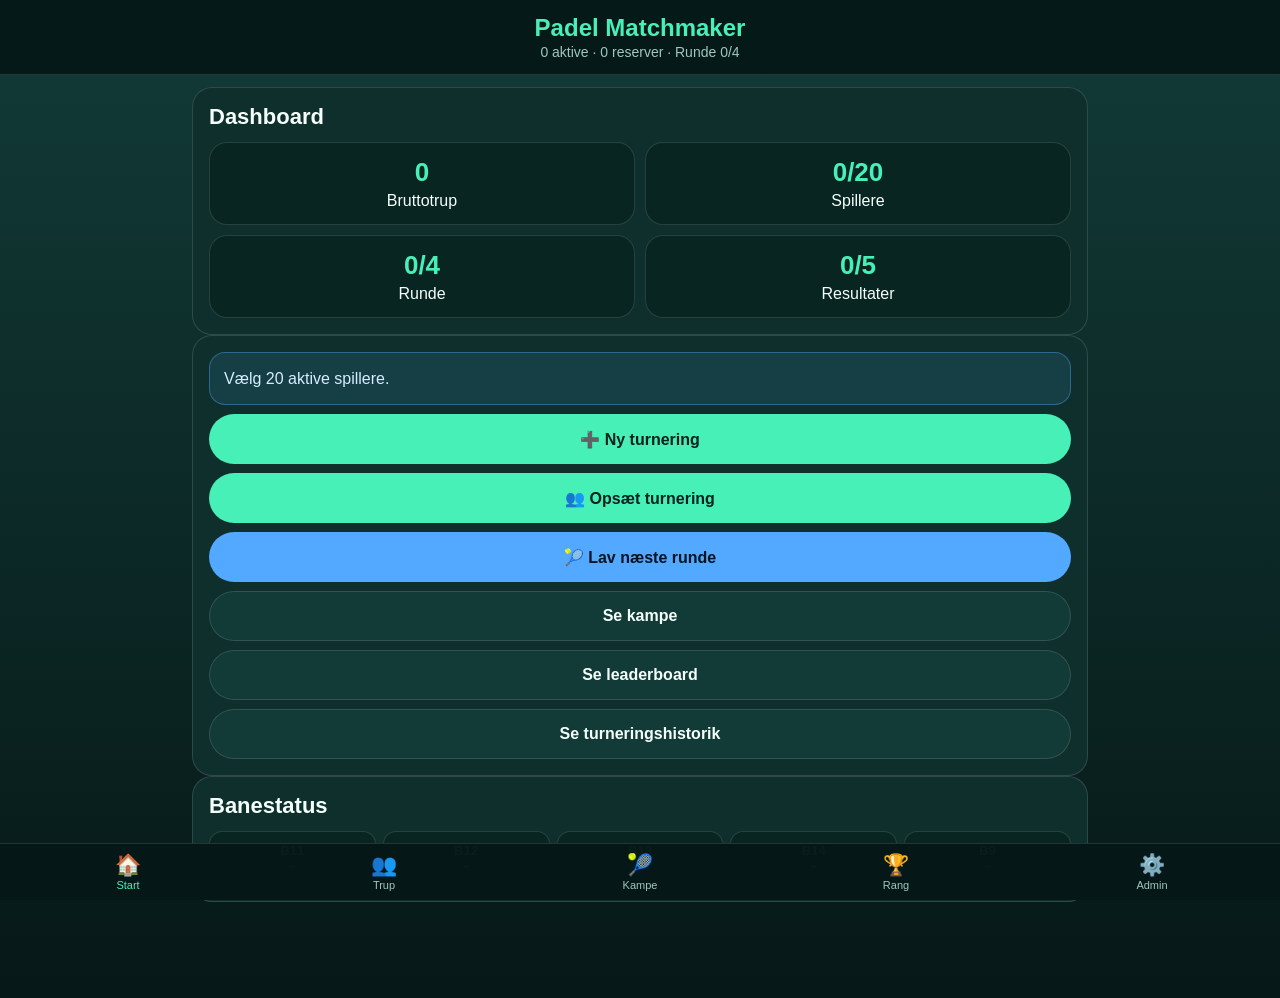
==== index.html @ ac5ea543 "Load partner-aware matchmaking logic" ====
<!DOCTYPE html>
<html lang="da">
<head>
  <meta charset="UTF-8">
  <meta name="viewport" content="width=device-width, initial-scale=1, viewport-fit=cover">
  <meta name="theme-color" content="#061817">
  <meta name="apple-mobile-web-app-capable" content="yes">
  <meta name="apple-mobile-web-app-status-bar-style" content="black-translucent">
  <meta name="apple-mobile-web-app-title" content="Padel">
  <title>Padel Matchmaker</title>
  <link rel="manifest" href="manifest.webmanifest?v=10.4">
  <link rel="stylesheet" href="style.css?v=10.4">
  <link rel="stylesheet" href="v89.css?v=10.4">
</head>
<body>
<div class="offline-badge">Offline</div>
<header>
  <h1>Padel Matchmaker</h1>
  <div class="sub" id="topStatus">Bruttotrup · rangliste · kampe</div>
</header>

<main>
  <section id="homeView">
    <div class="panel">
      <h2>Dashboard</h2>
      <div class="dashboard">
        <div class="stat"><strong id="statSquad">0</strong>Bruttotrup</div>
        <div class="stat"><strong id="statTonight">0/20</strong>Spillere</div>
        <div class="stat"><strong id="statRound">0/4</strong>Runde</div>
        <div class="stat"><strong id="statResults">0/5</strong>Resultater</div>
      </div>
    </div>

    <div class="panel">
      <div class="notice" id="homeNotice">Opret eller vælg spillere fra bruttotruppen.</div>
      <button onclick="showView('squadView')">👥 Opsæt turnering</button>
      <button class="blue" onclick="generateNextRound()">🎾 Lav næste runde</button>
      <button class="secondary" onclick="showView('matchesView')">Se kampe</button>
      <button class="secondary" onclick="showView('leaderView')">Se leaderboard</button>
      <button class="secondary" onclick="showView('historyView')">Se turneringshistorik</button>
    </div>

    <div class="panel">
      <h2>Banestatus</h2>
      <div class="status-grid" id="roundStatus"></div>
    </div>
  </section>

  <section id="squadView" class="hidden">
    <div class="panel">
      <h2>Turneringsopsætning</h2>
      <p class="sub">Vælg aktive spillere, reserver og antal runder. Antallet af aktive spillere skal være deleligt med 4.</p>
      <div class="setup-grid">
        <div><label class="field-label" for="participantTarget">Aktive spillere</label><input id="participantTarget" type="number" min="4" step="4" value="20" inputmode="numeric" onchange="changeParticipantTarget()"></div>
        <div><label class="field-label" for="totalRoundsInput">Antal runder</label><input id="totalRoundsInput" type="number" min="1" max="12" step="1" value="4" inputmode="numeric" onchange="changeTotalRounds()"></div>
      </div>
      <div class="sub target-help" id="courtCountText">20 spillere = 5 baner</div>
      <input id="searchPlayer" type="search" placeholder="Søg efter spiller..." oninput="renderSquad()">
      <input id="newPlayerName" type="text" placeholder="Navn på ny spiller">
      <button onclick="addPlayer()">➕ Opret ny spiller med 500 point</button>
      <div class="selection-summary"><strong id="selectedCount">Aktive: 0 / 20</strong><div class="sub" id="reserveCount">Reserver: 0</div></div>
      <div class="legend-row"><span><i class="legend-dot active-dot"></i>Aktiv</span><span><i class="legend-dot reserve-dot"></i>Reserve</span><span><i class="legend-dot neutral-dot"></i>Ikke valgt</span></div>
      <div id="squadList"></div>
      <button onclick="confirmTonightPlayers()">Startklar turnering</button>
    </div>
  </section>

  <section id="matchesView" class="hidden"><div class="panel"><h2 id="matchTitle">Kampe</h2><div class="round-selector" id="roundSelector"></div><div class="status-grid" id="matchStatus"></div></div><div class="matches-grid" id="matches"></div></section>
  <section id="leaderView" class="hidden"><div class="panel"><h2>Leaderboard</h2><p class="sub">Skift mellem aftenens stilling og den samlede rangliste. Ved pointlighed afgør kamp-point og pointdifference.</p><div id="leaderboard"></div></div></section>
  <section id="profileView" class="hidden"><div class="panel"><button class="secondary back-button" onclick="closePlayerProfile()">← Tilbage</button><div id="playerProfile"></div></div></section>
  <section id="historyView" class="hidden"><div class="panel"><button class="secondary back-button" onclick="showView('homeView')">← Tilbage</button><h2>Turneringshistorik</h2><p class="sub">Afsluttede turneringer gemmes på denne enhed med slutstilling og kampresultater.</p><div id="tournamentHistory"></div></div></section>
  <section id="adminView" class="hidden"><div class="panel"><h2>Admin</h2><div class="notice">Spillernes statistik gemmes permanent. Reserver kan sættes ind i en igangværende turnering før næste runde eller i en kamp, der endnu ikke er gemt.</div><div id="installPanel" class="install-panel hidden"><strong>Installer som app</strong><div class="sub">Få appen på hjemmeskærmen og brug den mere som en almindelig iPhone-app.</div><button onclick="installApp()">Installer app</button></div><div id="substitutionPanel" class="admin-block"><h3>Spillerskifte</h3><label class="field-label" for="outPlayerSelect">Spiller ud</label><select id="outPlayerSelect"></select><label class="field-label" for="inPlayerSelect">Reserve ind</label><select id="inPlayerSelect"></select><button onclick="substitutePlayer()">Gennemfør spillerskifte</button></div><button onclick="seedExampleSquad()">Indsæt test-bruttotrup</button><button class="secondary" onclick="exportData()">Eksportér sikkerhedskopi</button><button class="secondary" onclick="importData()">Importér sikkerhedskopi</button><button class="secondary" onclick="showView('historyView')">Se turneringshistorik</button><div class="danger-zone"><button class="orange" onclick="resetTonight()">Nulstil aftenens turnering</button><button class="red" onclick="resetEverything()">Slet ALT</button></div></div></section>
</main>

<nav class="tabs"><div class="tab active" id="tab-homeView" onclick="showView('homeView')"><strong>🏠</strong>Start</div><div class="tab" id="tab-squadView" onclick="showView('squadView')"><strong>👥</strong>Trup</div><div class="tab" id="tab-matchesView" onclick="showView('matchesView')"><strong>🎾</strong>Kampe</div><div class="tab" id="tab-leaderView" onclick="showView('leaderView')"><strong>🏆</strong>Rang</div><div class="tab" id="tab-adminView" onclick="showView('adminView')"><strong>⚙️</strong>Admin</div></nav>

<script src="app.js?v=10.4"></script>
<script src="v89.js?v=10.4"></script>
<script src="matchmaking.js?v=10.4"></script>
<script>
  if ('serviceWorker' in navigator) {
    navigator.serviceWorker.getRegistration().then(reg => reg && reg.update()).catch(()=>{});
  }
</script>
</body>
</html>
---- style.css ----
:root{--bg:#061817;--card:#0f302d;--dark:#082522;--light:#123b37;--green:#47f0b6;--blue:#53a8ff;--red:#ff6b6b;--orange:#ffb84d;--text:#f5fffb;--muted:#9fc7bd;--line:rgba(255,255,255,.13)}
*{box-sizing:border-box}html{-webkit-text-size-adjust:100%}body{margin:0;min-height:100vh;font-family:Arial,Helvetica,sans-serif;background:linear-gradient(180deg,#123b37,var(--bg));color:var(--text);padding-bottom:calc(84px + env(safe-area-inset-bottom))}
header{position:sticky;top:0;z-index:20;padding:14px 12px 12px;padding-top:calc(14px + env(safe-area-inset-top));text-align:center;background:rgba(6,24,23,.96);backdrop-filter:blur(12px);border-bottom:1px solid var(--line)}
h1{margin:0;color:var(--green);font-size:24px}h2{margin:0 0 12px;font-size:22px}h3{margin:0 0 10px}main{width:min(100%,920px);margin:auto;padding:12px;display:grid;gap:14px}
.panel,.card{background:rgba(15,48,45,.97);border:1px solid var(--line);border-radius:20px;padding:16px}.hidden{display:none!important}.sub,.muted{color:var(--muted);font-size:14px;line-height:1.45}.notice{padding:14px;border-radius:16px;color:#d7ecff;background:rgba(83,168,255,.12);border:1px solid rgba(83,168,255,.4);line-height:1.45}
button,input,select{font:inherit}button{width:100%;min-height:50px;margin-top:9px;padding:14px 18px;border:0;border-radius:999px;cursor:pointer;background:var(--green);color:#06201d;font-size:16px;font-weight:900;touch-action:manipulation}button.secondary{color:var(--text);background:var(--light);border:1px solid var(--line)}button.blue{color:#04131f;background:var(--blue)}button.red{color:#fff;background:var(--red)}button.orange{color:#231500;background:var(--orange)}button:disabled{opacity:.45}
input,select{width:100%;min-height:50px;margin-bottom:9px;padding:13px 14px;color:var(--text);background:#061f1d;border:1px solid var(--line);border-radius:14px;font-size:16px}input:focus,select:focus{outline:3px solid rgba(71,240,182,.25);border-color:var(--green)}.field-label{display:block;margin:8px 0 6px;color:var(--text);font-size:14px;font-weight:900}.target-help{margin:-2px 0 14px}.setup-grid{display:grid;grid-template-columns:1fr 1fr;gap:10px}
.dashboard{display:grid;grid-template-columns:repeat(2,1fr);gap:10px}.stat{padding:14px 8px;text-align:center;background:var(--dark);border:1px solid var(--line);border-radius:18px}.stat strong{display:block;color:var(--green);font-size:26px;margin-bottom:4px}
.status-grid{display:grid;grid-template-columns:repeat(5,1fr);gap:7px;overflow-x:auto}.status-box{min-width:42px;padding:11px 2px;text-align:center;background:var(--dark);border:1px solid var(--line);border-radius:13px;font-size:13px;font-weight:900}.done{color:var(--green);background:rgba(71,240,182,.14);border-color:var(--green)}.missing{color:var(--red);background:rgba(255,107,107,.11);border-color:var(--red)}
.selection-summary{position:sticky;top:76px;z-index:10;padding:12px;margin-bottom:12px;background:rgba(8,37,34,.97);border:1px solid var(--line);border-radius:16px}.selection-summary strong{color:var(--green);font-size:19px}.legend-row{display:flex;gap:14px;flex-wrap:wrap;margin:0 0 12px;color:var(--muted);font-size:13px}.legend-row span{display:flex;align-items:center;gap:6px}.legend-dot{width:10px;height:10px;border-radius:50%;display:inline-block}.active-dot{background:var(--green)}.reserve-dot{background:var(--orange)}.neutral-dot{background:#58706c}
.player-card,.leader-card{display:grid;grid-template-columns:42px minmax(0,1fr) 92px;gap:10px;align-items:center;padding:12px;margin-bottom:9px;background:var(--dark);border:1px solid var(--line);border-radius:18px}.player-card{cursor:pointer}.player-card.selected{background:rgba(71,240,182,.12);border-color:var(--green)}.player-card.reserve-selected{background:rgba(255,184,77,.11);border-color:var(--orange)}.reserve-selected .check{background:var(--orange);border-color:var(--orange);color:#231500}.leader-card.clickable{cursor:pointer}.check{display:flex;align-items:center;justify-content:center;width:30px;height:30px;border:2px solid var(--muted);border-radius:50%;font-weight:900}.selected .check{color:#06201d;background:var(--green);border-color:var(--green)}
.name{overflow-wrap:anywhere;font-size:16px;font-weight:900}.points{color:var(--green);font-size:19px;font-weight:900;text-align:right}.place{color:var(--green);font-size:20px;font-weight:900;text-align:center}.score-line{margin-top:4px;color:var(--green);font-size:13px;font-weight:800}.player-actions{display:flex;flex-direction:column;align-items:flex-end;gap:7px}.delete-player,.profile-player{width:58px;min-height:34px;margin:0;padding:5px 7px;border-radius:10px;font-size:12px}.delete-player{background:rgba(255,107,107,.14);border:1px solid rgba(255,107,107,.5);color:#fff}.profile-player{background:rgba(83,168,255,.14);border:1px solid rgba(83,168,255,.5);color:#d7ecff}
.court-card{padding:16px;margin-bottom:14px;background:var(--dark);border:1px solid rgba(71,240,182,.35);border-radius:22px}.court-header{display:flex;align-items:center;justify-content:space-between;gap:10px;margin-bottom:12px}.court-title{color:var(--green);font-size:20px;font-weight:900}.court-state{padding:5px 9px;color:var(--muted);background:rgba(255,255,255,.07);border-radius:999px;font-size:12px;font-weight:800}.court-state.saved{color:var(--green);border:1px solid rgba(71,240,182,.45)}.team{padding:14px;margin-bottom:10px;background:rgba(255,255,255,.07);border:1px solid transparent;border-radius:16px}.team.winner{background:rgba(71,240,182,.11);border-color:var(--green)}.team-player{display:flex;justify-content:space-between;gap:12px;padding:3px 0}.team-player-score{color:var(--green);font-size:13px;font-weight:800;white-space:nowrap}.vs{margin:8px 0;color:var(--muted);text-align:center;font-weight:900}
.score-grid{display:grid;grid-template-columns:1fr 1fr;gap:12px;margin-top:13px}.score-field label{display:block;margin-bottom:5px;color:var(--muted);font-size:13px;font-weight:800}.score-field input{margin:0;text-align:center;font-size:24px;font-weight:900}.saved-result{margin-top:12px;padding:12px;color:var(--green);background:rgba(71,240,182,.1);border:1px solid rgba(71,240,182,.35);border-radius:14px;text-align:center;font-size:18px;font-weight:900}
.round-selector{display:flex;gap:8px;overflow-x:auto;padding-bottom:4px;margin-bottom:12px}.round-selector button{width:auto;min-width:92px;min-height:42px;margin:0;padding:10px 14px;white-space:nowrap;font-size:14px}.round-selector button.inactive{color:var(--text);background:var(--light);border:1px solid var(--line)}
.back-button{width:auto;min-height:40px;margin:0 0 16px;padding:9px 14px}.profile-kicker{color:var(--muted);font-size:13px;text-transform:uppercase;letter-spacing:.08em}.profile-rating{color:var(--green);font-size:24px;font-weight:900}.profile-stats{display:grid;grid-template-columns:repeat(3,1fr);gap:8px;margin-bottom:18px}.profile-stat{padding:12px 6px;text-align:center;background:var(--dark);border:1px solid var(--line);border-radius:14px;color:var(--muted);font-size:12px}.profile-stat strong{display:block;color:var(--green);font-size:21px;margin-bottom:3px}.profile-section{margin-top:18px;padding-top:16px;border-top:1px solid var(--line)}.chart-wrap{overflow:hidden;background:var(--dark);border:1px solid var(--line);border-radius:16px;padding:8px}.chart-wrap svg{display:block;width:100%;height:auto}.chart-line{fill:none;stroke:var(--green);stroke-width:4;stroke-linecap:round;stroke-linejoin:round}.empty-state{padding:14px;color:var(--muted);background:var(--dark);border-radius:14px;text-align:center}.result-row{display:grid;grid-template-columns:38px minmax(0,1fr) 48px;gap:10px;align-items:center;padding:10px 0;border-bottom:1px solid var(--line)}.result-icon{display:flex;align-items:center;justify-content:center;width:34px;height:34px;border-radius:50%;font-weight:900}.result-icon.win{background:rgba(71,240,182,.16);color:var(--green)}.result-icon.loss{background:rgba(255,107,107,.14);color:var(--red)}.result-rating{text-align:right;font-weight:900}.result-rating.positive{color:var(--green)}.result-rating.negative{color:var(--red)}
.admin-block{margin:16px 0;padding:14px;background:var(--dark);border:1px solid var(--line);border-radius:16px}.history-card{padding:14px;margin-bottom:12px;background:var(--dark);border:1px solid var(--line);border-radius:16px}.history-toggle{width:auto;min-height:38px;padding:8px 12px}.history-detail{margin-top:12px;padding-top:10px;border-top:1px solid var(--line)}.history-row{display:flex;justify-content:space-between;gap:12px;padding:7px 0;border-bottom:1px solid rgba(255,255,255,.06)}
.tabs{position:fixed;right:0;bottom:0;left:0;z-index:30;display:grid;grid-template-columns:repeat(5,1fr);padding-bottom:env(safe-area-inset-bottom);background:rgba(6,24,23,.98);border-top:1px solid var(--line)}.tab{padding:9px 2px;color:var(--muted);text-align:center;font-size:11px;cursor:pointer}.tab strong{display:block;margin-bottom:2px;font-size:21px}.tab.active{color:var(--green)}.danger-zone{margin-top:18px;padding-top:14px;border-top:1px solid var(--line)}
@media(min-width:760px){.matches-grid{display:grid;grid-template-columns:repeat(2,1fr);gap:14px}.court-card{margin-bottom:0}.profile-stats{grid-template-columns:repeat(6,1fr)}}@media(max-width:520px){main{padding:10px}h1{font-size:22px}.panel,.card{padding:14px;border-radius:18px}.setup-grid{grid-template-columns:1fr}.player-card,.leader-card{grid-template-columns:38px minmax(0,1fr) 78px;gap:8px;padding:11px 9px}.score-grid{gap:8px}.team-player{display:block}.team-player-score{display:block;margin-top:3px}.delete-player,.profile-player{width:52px}.profile-stats{grid-template-columns:repeat(2,1fr)}}
---- v89.css ----
.leaderboard-toolbar{display:grid;grid-template-columns:1fr 1fr;gap:8px;margin:12px 0}.leaderboard-toolbar button{margin:0;min-height:44px}.leaderboard-toolbar button.inactive{background:var(--light);color:var(--text);border:1px solid var(--line)}
.advanced-leader{grid-template-columns:46px minmax(0,1fr) 82px}.leader-metrics{display:flex;gap:6px;flex-wrap:wrap;margin-top:7px}.metric-pill{padding:4px 7px;border-radius:999px;background:rgba(255,255,255,.07);color:var(--muted);font-size:11px;font-weight:800}.metric-pill.positive{color:var(--green);background:rgba(71,240,182,.12)}.metric-pill.negative{color:var(--red);background:rgba(255,107,107,.1)}.rating-change{font-size:12px;margin-top:3px;text-align:right;font-weight:900}.rating-change.positive{color:var(--green)}.rating-change.negative{color:var(--red)}
.match-toolbar{position:sticky;top:68px;z-index:12;display:grid;grid-template-columns:1fr 1fr;gap:8px;margin-bottom:10px;padding:8px;background:rgba(6,24,23,.94);backdrop-filter:blur(10px);border:1px solid var(--line);border-radius:16px}.match-toolbar button{margin:0;min-height:44px;padding:9px;font-size:14px}
.quick-score{display:grid;grid-template-columns:44px 1fr 44px;gap:6px;align-items:center}.quick-score button{width:44px;min-height:46px;margin:0;padding:0;border-radius:12px;font-size:22px}.quick-score input{margin:0;text-align:center;font-size:24px;font-weight:900}.score-team-label{display:block;margin-bottom:6px;color:var(--muted);font-size:12px;font-weight:800;min-height:30px}
.court-card.flash{animation:flashCourt .55s ease}@keyframes flashCourt{0%{box-shadow:0 0 0 0 rgba(71,240,182,.65)}100%{box-shadow:0 0 0 18px rgba(71,240,182,0)}}
.install-panel{margin-top:12px;padding:12px;border-radius:15px;background:rgba(83,168,255,.1);border:1px solid rgba(83,168,255,.35)}.install-panel button{margin-top:6px}.offline-badge{display:none;position:fixed;top:calc(8px + env(safe-area-inset-top));right:8px;z-index:60;padding:5px 8px;border-radius:999px;background:var(--orange);color:#201300;font-size:11px;font-weight:900}.offline .offline-badge{display:block}
.mobile-action{position:fixed;left:10px;right:10px;bottom:calc(76px + env(safe-area-inset-bottom));z-index:25;display:none}.mobile-action button{box-shadow:0 8px 25px rgba(0,0,0,.35)}body.matches-active .mobile-action{display:block}
@media(max-width:520px){.advanced-leader{grid-template-columns:42px minmax(0,1fr) 72px}.leader-metrics{gap:4px}.metric-pill{font-size:10px;padding:3px 6px}.match-toolbar{top:64px}.score-grid{grid-template-columns:1fr}.score-team-label{min-height:0}.court-card{scroll-margin-top:140px}.leader-card{padding:12px 9px}.tabs{backdrop-filter:blur(12px)}}
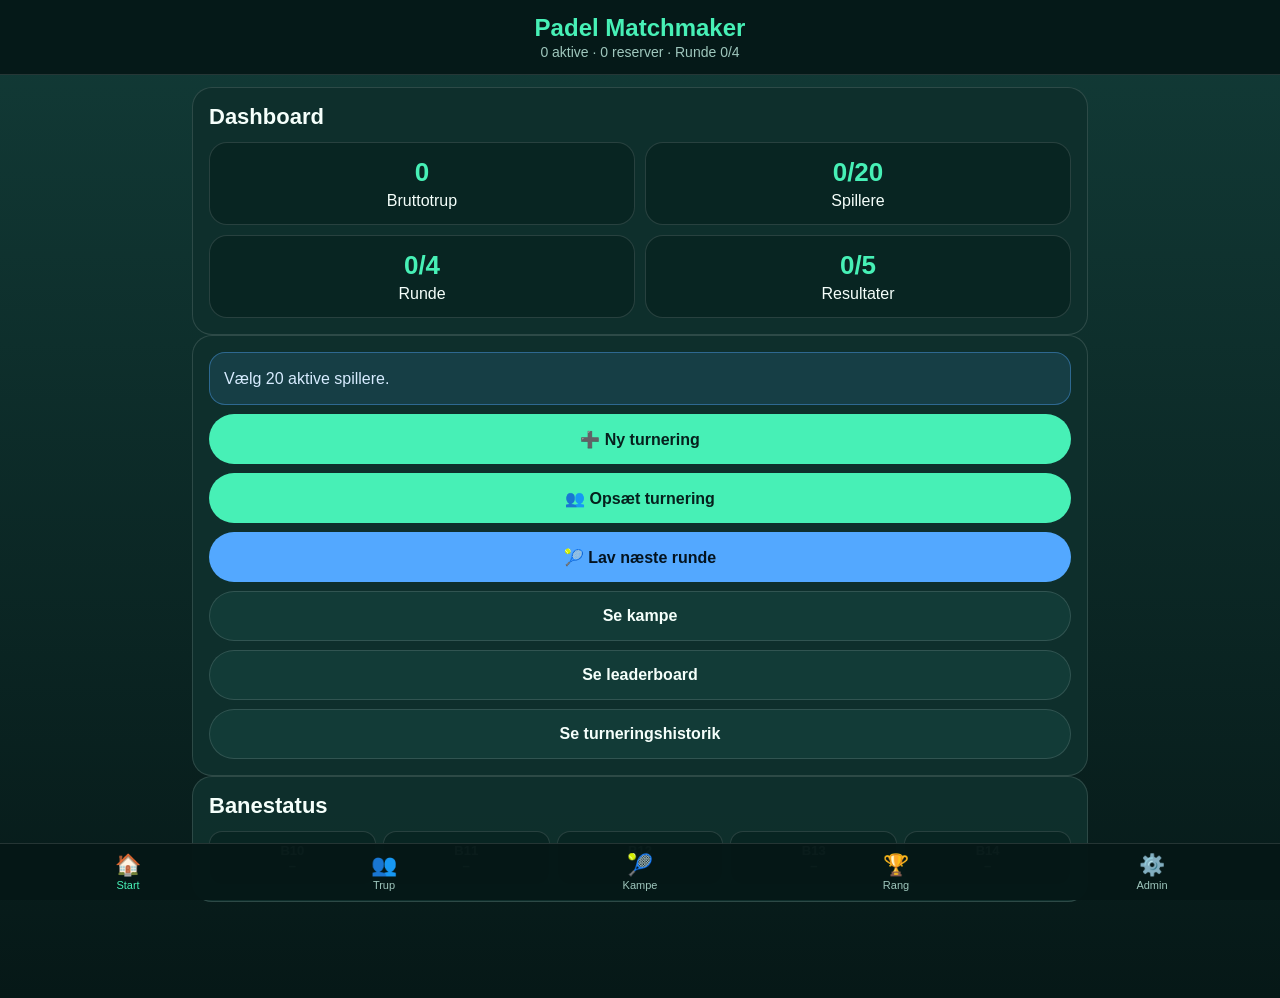
==== commit 74bfdc9c: "Bump asset version for updated court labels only" ====
--- a/index.html
+++ b/index.html
@@ -8,79 +8,30 @@
   <meta name="apple-mobile-web-app-status-bar-style" content="black-translucent">
   <meta name="apple-mobile-web-app-title" content="Padel">
   <title>Padel Matchmaker</title>
-  <link rel="manifest" href="manifest.webmanifest?v=10.4">
-  <link rel="stylesheet" href="style.css?v=10.4">
-  <link rel="stylesheet" href="v89.css?v=10.4">
+  <link rel="manifest" href="manifest.webmanifest?v=10.10">
+  <link rel="stylesheet" href="style.css?v=10.10">
+  <link rel="stylesheet" href="v89.css?v=10.10">
 </head>
 <body>
 <div class="offline-badge">Offline</div>
-<header>
-  <h1>Padel Matchmaker</h1>
-  <div class="sub" id="topStatus">Bruttotrup · rangliste · kampe</div>
-</header>
-
+<header><h1>Padel Matchmaker</h1><div class="sub" id="topStatus">Bruttotrup · rangliste · kampe</div></header>
 <main>
-  <section id="homeView">
-    <div class="panel">
-      <h2>Dashboard</h2>
-      <div class="dashboard">
-        <div class="stat"><strong id="statSquad">0</strong>Bruttotrup</div>
-        <div class="stat"><strong id="statTonight">0/20</strong>Spillere</div>
-        <div class="stat"><strong id="statRound">0/4</strong>Runde</div>
-        <div class="stat"><strong id="statResults">0/5</strong>Resultater</div>
-      </div>
-    </div>
-
-    <div class="panel">
-      <div class="notice" id="homeNotice">Opret eller vælg spillere fra bruttotruppen.</div>
-      <button onclick="showView('squadView')">👥 Opsæt turnering</button>
-      <button class="blue" onclick="generateNextRound()">🎾 Lav næste runde</button>
-      <button class="secondary" onclick="showView('matchesView')">Se kampe</button>
-      <button class="secondary" onclick="showView('leaderView')">Se leaderboard</button>
-      <button class="secondary" onclick="showView('historyView')">Se turneringshistorik</button>
-    </div>
-
-    <div class="panel">
-      <h2>Banestatus</h2>
-      <div class="status-grid" id="roundStatus"></div>
-    </div>
-  </section>
-
-  <section id="squadView" class="hidden">
-    <div class="panel">
-      <h2>Turneringsopsætning</h2>
-      <p class="sub">Vælg aktive spillere, reserver og antal runder. Antallet af aktive spillere skal være deleligt med 4.</p>
-      <div class="setup-grid">
-        <div><label class="field-label" for="participantTarget">Aktive spillere</label><input id="participantTarget" type="number" min="4" step="4" value="20" inputmode="numeric" onchange="changeParticipantTarget()"></div>
-        <div><label class="field-label" for="totalRoundsInput">Antal runder</label><input id="totalRoundsInput" type="number" min="1" max="12" step="1" value="4" inputmode="numeric" onchange="changeTotalRounds()"></div>
-      </div>
-      <div class="sub target-help" id="courtCountText">20 spillere = 5 baner</div>
-      <input id="searchPlayer" type="search" placeholder="Søg efter spiller..." oninput="renderSquad()">
-      <input id="newPlayerName" type="text" placeholder="Navn på ny spiller">
-      <button onclick="addPlayer()">➕ Opret ny spiller med 500 point</button>
-      <div class="selection-summary"><strong id="selectedCount">Aktive: 0 / 20</strong><div class="sub" id="reserveCount">Reserver: 0</div></div>
-      <div class="legend-row"><span><i class="legend-dot active-dot"></i>Aktiv</span><span><i class="legend-dot reserve-dot"></i>Reserve</span><span><i class="legend-dot neutral-dot"></i>Ikke valgt</span></div>
-      <div id="squadList"></div>
-      <button onclick="confirmTonightPlayers()">Startklar turnering</button>
-    </div>
-  </section>
-
-  <section id="matchesView" class="hidden"><div class="panel"><h2 id="matchTitle">Kampe</h2><div class="round-selector" id="roundSelector"></div><div class="status-grid" id="matchStatus"></div></div><div class="matches-grid" id="matches"></div></section>
-  <section id="leaderView" class="hidden"><div class="panel"><h2>Leaderboard</h2><p class="sub">Skift mellem aftenens stilling og den samlede rangliste. Ved pointlighed afgør kamp-point og pointdifference.</p><div id="leaderboard"></div></div></section>
-  <section id="profileView" class="hidden"><div class="panel"><button class="secondary back-button" onclick="closePlayerProfile()">← Tilbage</button><div id="playerProfile"></div></div></section>
-  <section id="historyView" class="hidden"><div class="panel"><button class="secondary back-button" onclick="showView('homeView')">← Tilbage</button><h2>Turneringshistorik</h2><p class="sub">Afsluttede turneringer gemmes på denne enhed med slutstilling og kampresultater.</p><div id="tournamentHistory"></div></div></section>
-  <section id="adminView" class="hidden"><div class="panel"><h2>Admin</h2><div class="notice">Spillernes statistik gemmes permanent. Reserver kan sættes ind i en igangværende turnering før næste runde eller i en kamp, der endnu ikke er gemt.</div><div id="installPanel" class="install-panel hidden"><strong>Installer som app</strong><div class="sub">Få appen på hjemmeskærmen og brug den mere som en almindelig iPhone-app.</div><button onclick="installApp()">Installer app</button></div><div id="substitutionPanel" class="admin-block"><h3>Spillerskifte</h3><label class="field-label" for="outPlayerSelect">Spiller ud</label><select id="outPlayerSelect"></select><label class="field-label" for="inPlayerSelect">Reserve ind</label><select id="inPlayerSelect"></select><button onclick="substitutePlayer()">Gennemfør spillerskifte</button></div><button onclick="seedExampleSquad()">Indsæt test-bruttotrup</button><button class="secondary" onclick="exportData()">Eksportér sikkerhedskopi</button><button class="secondary" onclick="importData()">Importér sikkerhedskopi</button><button class="secondary" onclick="showView('historyView')">Se turneringshistorik</button><div class="danger-zone"><button class="orange" onclick="resetTonight()">Nulstil aftenens turnering</button><button class="red" onclick="resetEverything()">Slet ALT</button></div></div></section>
+<section id="homeView"><div class="panel"><h2>Dashboard</h2><div class="dashboard"><div class="stat"><strong id="statSquad">0</strong>Bruttotrup</div><div class="stat"><strong id="statTonight">0/20</strong>Spillere</div><div class="stat"><strong id="statRound">0/4</strong>Runde</div><div class="stat"><strong id="statResults">0/5</strong>Resultater</div></div></div><div class="panel"><div class="notice" id="homeNotice">Opret eller vælg spillere fra bruttotruppen.</div><button onclick="showView('squadView')">👥 Opsæt turnering</button><button class="blue" onclick="generateNextRound()">🎾 Lav næste runde</button><button class="secondary" onclick="showView('matchesView')">Se kampe</button><button class="secondary" onclick="showView('leaderView')">Se leaderboard</button><button class="secondary" onclick="showView('historyView')">Se turneringshistorik</button></div><div class="panel"><h2>Banestatus</h2><div class="status-grid" id="roundStatus"></div></div></section>
+<section id="squadView" class="hidden"><div class="panel"><h2>Turneringsopsætning</h2><p class="sub">Vælg aktive spillere, reserver og antal runder. Antallet af aktive spillere skal være deleligt med 4.</p><div class="setup-grid"><div><label class="field-label" for="participantTarget">Aktive spillere</label><input id="participantTarget" type="number" min="4" step="4" value="20" inputmode="numeric" onchange="changeParticipantTarget()"></div><div><label class="field-label" for="totalRoundsInput">Antal runder</label><input id="totalRoundsInput" type="number" min="1" max="12" step="1" value="4" inputmode="numeric" onchange="changeTotalRounds()"></div></div><div class="sub target-help" id="courtCountText">20 spillere = 5 baner</div><input id="searchPlayer" type="search" placeholder="Søg efter spiller..." oninput="renderSquad()"><input id="newPlayerName" type="text" placeholder="Navn på ny spiller"><button onclick="addPlayer()">➕ Opret ny spiller med 500 point</button><div class="selection-summary"><strong id="selectedCount">Aktive: 0 / 20</strong><div class="sub" id="reserveCount">Reserver: 0</div></div><div class="legend-row"><span><i class="legend-dot active-dot"></i>Aktiv</span><span><i class="legend-dot reserve-dot"></i>Reserve</span><span><i class="legend-dot neutral-dot"></i>Ikke valgt</span></div><div id="squadList"></div><button onclick="confirmTonightPlayers()">Startklar turnering</button></div></section>
+<section id="matchesView" class="hidden"><div class="panel"><h2 id="matchTitle">Kampe</h2><div class="round-selector" id="roundSelector"></div><div class="status-grid" id="matchStatus"></div></div><div class="matches-grid" id="matches"></div></section>
+<section id="leaderView" class="hidden"><div class="panel"><h2>Leaderboard</h2><p class="sub">Skift mellem aftenens stilling og den samlede rangliste. Ved pointlighed afgør kamp-point og pointdifference.</p><div id="leaderboard"></div></div></section>
+<section id="profileView" class="hidden"><div class="panel"><button class="secondary back-button" onclick="closePlayerProfile()">← Tilbage</button><div id="playerProfile"></div></div></section>
+<section id="historyView" class="hidden"><div class="panel"><button class="secondary back-button" onclick="showView('homeView')">← Tilbage</button><h2>Turneringshistorik</h2><p class="sub">Afsluttede turneringer gemmes på denne enhed med slutstilling og kampresultater.</p><div id="tournamentHistory"></div></div></section>
+<section id="adminView" class="hidden"><div class="panel"><h2>Admin</h2><div class="notice">Spillernes statistik gemmes permanent. Reserver kan sættes ind i en igangværende turnering før næste runde eller i en kamp, der endnu ikke er gemt.</div><div id="installPanel" class="install-panel hidden"><strong>Installer som app</strong><div class="sub">Få appen på hjemmeskærmen og brug den mere som en almindelig iPhone-app.</div><button onclick="installApp()">Installer app</button></div><div id="substitutionPanel" class="admin-block"><h3>Spillerskifte</h3><label class="field-label" for="outPlayerSelect">Spiller ud</label><select id="outPlayerSelect"></select><label class="field-label" for="inPlayerSelect">Reserve ind</label><select id="inPlayerSelect"></select><button onclick="substitutePlayer()">Gennemfør spillerskifte</button></div><button onclick="seedExampleSquad()">Indsæt test-bruttotrup</button><button class="secondary" onclick="exportData()">Download Excel-sikkerhedskopi</button><button class="secondary" onclick="importData()">Importér Excel-sikkerhedskopi</button><button class="secondary" onclick="showView('historyView')">Se turneringshistorik</button><div class="danger-zone"><button class="orange" onclick="resetTonight()">Afslut aftenens turnering</button><button class="red" onclick="resetEverything()">Slet ALT</button></div></div></section>
 </main>
-
 <nav class="tabs"><div class="tab active" id="tab-homeView" onclick="showView('homeView')"><strong>🏠</strong>Start</div><div class="tab" id="tab-squadView" onclick="showView('squadView')"><strong>👥</strong>Trup</div><div class="tab" id="tab-matchesView" onclick="showView('matchesView')"><strong>🎾</strong>Kampe</div><div class="tab" id="tab-leaderView" onclick="showView('leaderView')"><strong>🏆</strong>Rang</div><div class="tab" id="tab-adminView" onclick="showView('adminView')"><strong>⚙️</strong>Admin</div></nav>
-
-<script src="app.js?v=10.4"></script>
-<script src="v89.js?v=10.4"></script>
-<script src="matchmaking.js?v=10.4"></script>
+<script src="app.js?v=10.10"></script><script src="v89.js?v=10.10"></script><script src="matchmaking.js?v=10.10"></script><script src="backup.js?v=10.10"></script>
 <script>
-  if ('serviceWorker' in navigator) {
-    navigator.serviceWorker.getRegistration().then(reg => reg && reg.update()).catch(()=>{});
-  }
+(async()=>{
+  try{
+    if('serviceWorker' in navigator){const regs=await navigator.serviceWorker.getRegistrations();await Promise.all(regs.map(r=>r.unregister()));}
+    if('caches' in window){const keys=await caches.keys();await Promise.all(keys.map(k=>caches.delete(k)));}
+  }catch(e){}
+})();
 </script>
-</body>
-</html>
+</body></html>
